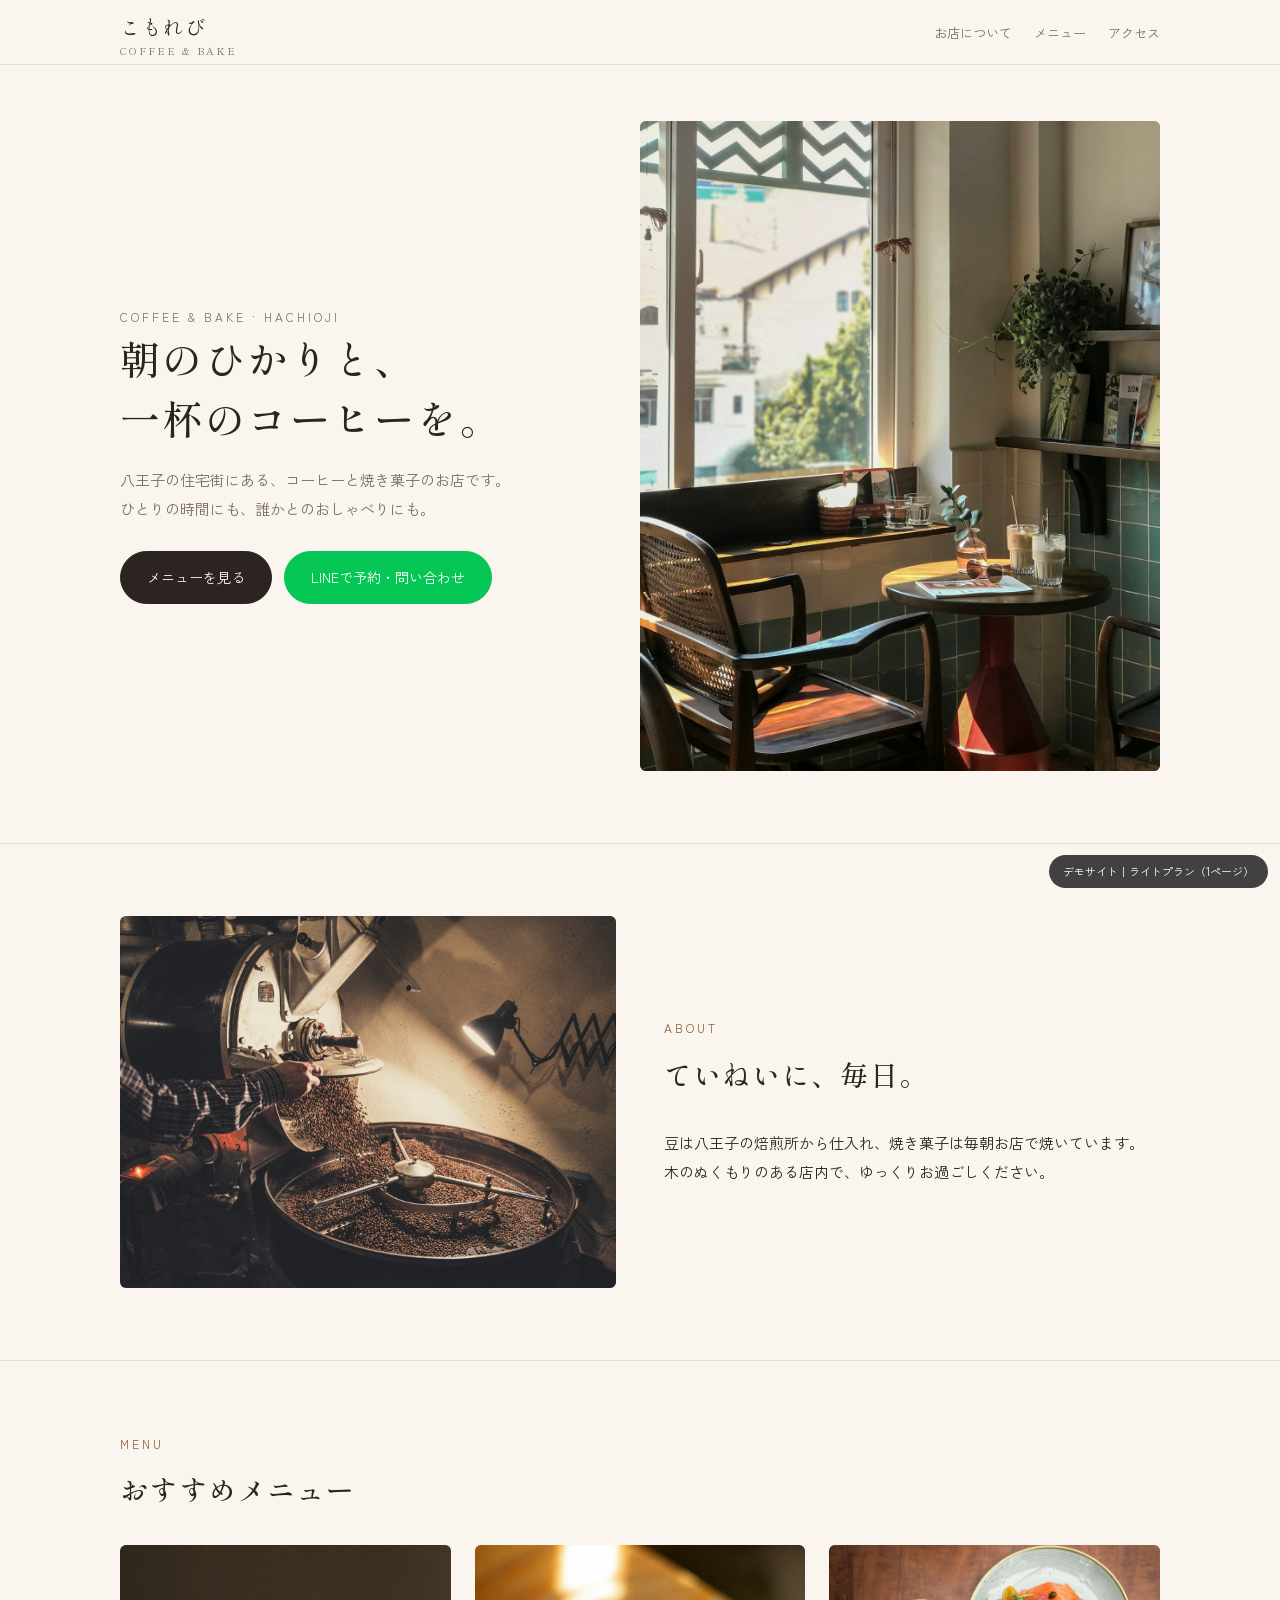
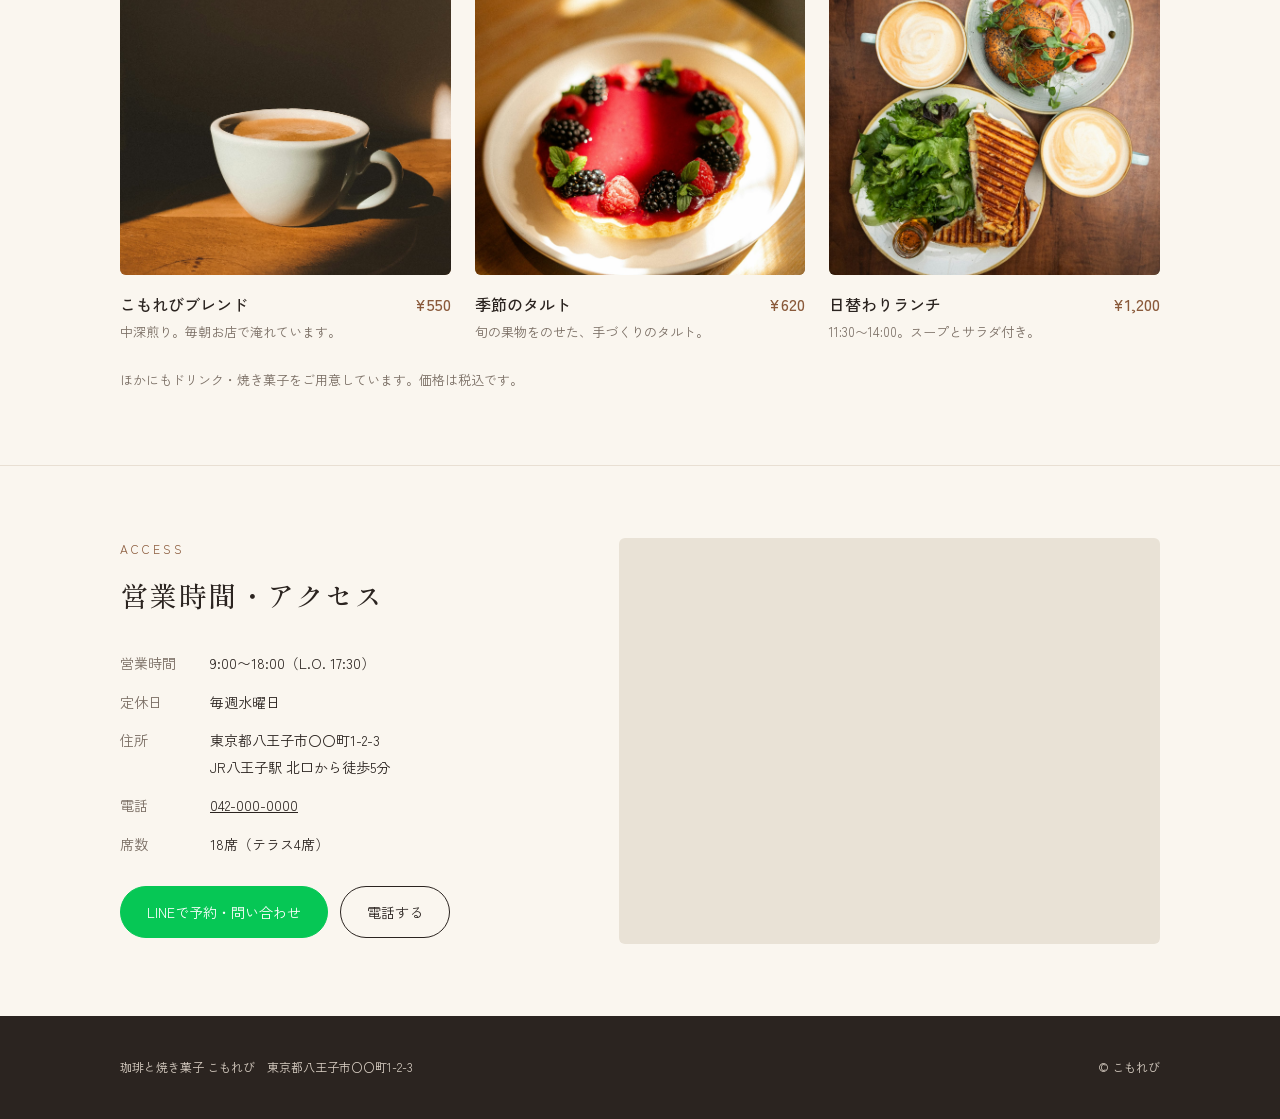
==== light/index.html @ 90f6d1a8 "Komorebi demo café site Co-Authored-By: Claude Opus 5.5 (1M context) <noreply@anthropic.com>" ====
<!doctype html>
<html lang="ja"><head><meta charset="utf-8"><meta name="viewport" content="width=device-width,initial-scale=1"><meta name="robots" content="noindex">
<title>珈琲と焼き菓子 こもれび｜八王子のカフェ</title>
<link rel="preconnect" href="https://fonts.googleapis.com"><link href="https://fonts.googleapis.com/css2?family=Shippori+Mincho:wght@500&family=Zen+Kaku+Gothic+New:wght@400;500&display=swap" rel="stylesheet">
<link rel="stylesheet" href="../style.css?v=2"></head><body>
<header><div class="wrap"><a class="logo" href="#">こもれび<small>COFFEE &amp; BAKE</small></a>
<nav><a href="#about">お店について</a><a href="#menu">メニュー</a><a href="#access">アクセス</a></nav></div></header>
<div class="hero"><div class="wrap"><div>
<p class="eyebrow">COFFEE &amp; BAKE · HACHIOJI</p>
<h1>朝のひかりと、<br>一杯のコーヒーを。</h1>
<p>八王子の住宅街にある、コーヒーと焼き菓子のお店です。<br>ひとりの時間にも、誰かとのおしゃべりにも。</p>
<div class="btns"><a class="btn fill" href="#menu">メニューを見る</a><a class="btn line" href="#" onclick="alert('デモサイトのため、LINEにはつながりません');return false;">LINEで予約・問い合わせ</a></div></div>
<div class="photo p2" data-label="写真：店内のようす"><img src="../assets/img/interior.jpg" alt="店内のようす" loading="lazy"></div></div></div>
<section id="about"><div class="wrap two"><div class="photo p3" data-label="写真：焙煎のようす"><img src="../assets/img/roasting.jpg" alt="コーヒー豆の焙煎" loading="lazy"></div><div>
<p class="eyebrow">ABOUT</p><h2>ていねいに、毎日。</h2>
<p>豆は八王子の焙煎所から仕入れ、焼き菓子は毎朝お店で焼いています。<br>木のぬくもりのある店内で、ゆっくりお過ごしください。</p></div></div></section>
<section id="menu"><div class="wrap"><p class="eyebrow">MENU</p><h2>おすすめメニュー</h2><div class="cards">
<div class="card"><div class="photo p3" data-label="写真：ブレンド"><img src="../assets/img/blend.jpg" alt="こもれびブレンド" loading="lazy"></div><h3>こもれびブレンド<span>¥550</span></h3><p>中深煎り。毎朝お店で淹れています。</p></div>
<div class="card"><div class="photo" data-label="写真：焼き菓子"><img src="../assets/img/tart.jpg" alt="季節のタルト" loading="lazy"></div><h3>季節のタルト<span>¥620</span></h3><p>旬の果物をのせた、手づくりのタルト。</p></div>
<div class="card"><div class="photo p4" data-label="写真：ランチ"><img src="../assets/img/lunch.jpg" alt="日替わりランチ" loading="lazy"></div><h3>日替わりランチ<span>¥1,200</span></h3><p>11:30〜14:00。スープとサラダ付き。</p></div>
</div>
<p style="margin-top:24px;font-size:13px;color:var(--muted)">ほかにもドリンク・焼き菓子をご用意しています。価格は税込です。</p></div></section>
<section id="access"><div class="wrap info"><div><p class="eyebrow">ACCESS</p><h2>営業時間・アクセス</h2><dl><dt>営業時間</dt><dd>9:00〜18:00（L.O. 17:30）</dd><dt>定休日</dt><dd>毎週水曜日</dd><dt>住所</dt><dd>東京都八王子市〇〇町1-2-3<br>JR八王子駅 北口から徒歩5分</dd><dt>電話</dt><dd><a href="tel:0420000000">042-000-0000</a></dd><dt>席数</dt><dd>18席（テラス4席）</dd></dl>
<div class="btns"><a class="btn line" href="#" onclick="alert('デモサイトのため、LINEにはつながりません');return false;">LINEで予約・問い合わせ</a><a class="btn" href="tel:0420000000">電話する</a></div></div>
<iframe class="map" src="https://www.google.com/maps?q=%E5%85%AB%E7%8E%8B%E5%AD%90%E9%A7%85&output=embed" loading="lazy" title="地図" referrerpolicy="no-referrer-when-downgrade"></iframe></div></section>
<footer><div class="wrap"><span>珈琲と焼き菓子 こもれび　東京都八王子市〇〇町1-2-3</span><span>© こもれび</span></div></footer>
<div class="demo-badge">デモサイト｜ライトプラン（1ページ）</div>
</body></html>
---- style.css ----
:root{--bg:#faf6ef;--paper:#fffdf8;--ink:#2b2420;--muted:#7a6e64;--accent:#8a5a3b;--line:#e8dfd3;--green:#5f7a55}
*{box-sizing:border-box;margin:0;padding:0}
html{scroll-behavior:smooth}
body{font-family:"Zen Kaku Gothic New","Hiragino Sans",sans-serif;background:var(--bg);color:var(--ink);line-height:1.9;font-size:15px}
a{color:inherit}
img{display:block;width:100%;height:100%;object-fit:cover}
.wrap{max-width:1080px;margin:0 auto;padding:0 20px}
.serif{font-family:"Shippori Mincho",serif}
header{position:sticky;top:0;z-index:10;background:rgba(250,246,239,.92);backdrop-filter:blur(8px);border-bottom:1px solid var(--line)}
header .wrap{display:flex;align-items:center;justify-content:space-between;height:64px}
.logo{font-family:"Shippori Mincho",serif;font-size:20px;text-decoration:none;letter-spacing:.08em}
.logo small{display:block;font-size:10px;letter-spacing:.2em;color:var(--muted);line-height:1}
nav a{text-decoration:none;font-size:13px;margin-left:22px;color:var(--muted)}
nav a.on,nav a:hover{color:var(--ink)}
.photo{background:linear-gradient(135deg,#d9c3a5,#a7825f);position:relative;overflow:hidden;border-radius:6px}
.photo::after{content:attr(data-label);position:absolute;left:12px;bottom:10px;font-size:11px;color:#fff;opacity:.85;letter-spacing:.1em}
.photo.p2{background:linear-gradient(135deg,#c9b79c,#6f5a46)}
.photo.p3{background:linear-gradient(135deg,#e6d5bb,#b48c66)}
.photo.p4{background:linear-gradient(135deg,#b9c4a8,#6f7f5e)}
.hero{padding:56px 0 72px}
.hero .wrap{display:grid;grid-template-columns:1fr 1.1fr;gap:48px;align-items:center}
.hero h1{font-family:"Shippori Mincho",serif;font-weight:500;font-size:40px;line-height:1.5;letter-spacing:.06em}
.hero p{color:var(--muted);margin-top:18px}
.hero .photo{aspect-ratio:4/5}
.btns{display:flex;flex-wrap:wrap;gap:12px;margin-top:28px}
.btn{display:inline-block;padding:12px 26px;border-radius:999px;text-decoration:none;font-size:14px;border:1px solid var(--ink)}
.btn.fill{background:var(--ink);color:var(--paper)}
.btn.line{background:#06c755;border-color:#06c755;color:#fff}
section{padding:72px 0;border-top:1px solid var(--line)}
.eyebrow{font-size:12px;letter-spacing:.25em;color:var(--accent)}
h2{font-family:"Shippori Mincho",serif;font-weight:500;font-size:28px;margin:8px 0 28px;letter-spacing:.05em}
.two{display:grid;grid-template-columns:1fr 1fr;gap:48px;align-items:center}
.two .photo{aspect-ratio:4/3}
.cards{display:grid;grid-template-columns:repeat(3,1fr);gap:24px}
.card .photo{aspect-ratio:1/1}
.card h3{font-size:16px;font-weight:500;margin-top:14px;display:flex;justify-content:space-between}
.card h3 span{color:var(--accent)}
.card p{font-size:13px;color:var(--muted)}
.menu-list{list-style:none;border-top:1px solid var(--line)}
.menu-list li{display:flex;justify-content:space-between;padding:14px 0;border-bottom:1px dashed var(--line)}
.menu-list li small{display:block;color:var(--muted);font-size:12px}
.menu-cols{display:grid;grid-template-columns:1fr 1fr;gap:48px}
.menu-cols h3{font-family:"Shippori Mincho",serif;font-weight:500;font-size:20px;margin:0 0 10px}
.info{display:grid;grid-template-columns:1fr 1.2fr;gap:48px}
.info dl{display:grid;grid-template-columns:90px 1fr;row-gap:12px;font-size:14px}
.info dt{color:var(--muted)}
.map{aspect-ratio:4/3;border:0;width:100%;border-radius:6px;background:#e9e2d6}
.pagehead{padding:64px 0 40px}
.pagehead h1{font-family:"Shippori Mincho",serif;font-weight:500;font-size:34px;letter-spacing:.08em}
.pagehead p{color:var(--muted);margin-top:8px}
form{display:grid;gap:16px}
label{font-size:13px;color:var(--muted)}
input,textarea,select{width:100%;margin-top:6px;padding:12px 14px;border:1px solid var(--line);border-radius:6px;background:var(--paper);font:inherit}
.next{display:grid;grid-template-columns:1fr 1fr;gap:24px}
.next a{display:block;padding:28px;border:1px solid var(--line);border-radius:6px;text-decoration:none;background:var(--paper)}
.next a b{font-family:"Shippori Mincho",serif;font-weight:500;font-size:20px;display:block}
.next a span{font-size:13px;color:var(--muted)}
footer{background:var(--ink);color:#d9cfc4;padding:40px 0;font-size:12px}
footer .wrap{display:flex;justify-content:space-between;flex-wrap:wrap;gap:12px}
.demo-badge{position:fixed;right:12px;bottom:12px;background:var(--paper);border:1px solid var(--line);border-radius:999px;padding:6px 14px;font-size:11px;color:var(--muted);z-index:20}
@media(max-width:760px){
 .hero .wrap,.two,.info,.menu-cols,.next{grid-template-columns:1fr;gap:28px}
 .hero{padding:32px 0 48px}.hero h1{font-size:28px}
 .cards{grid-template-columns:1fr}
 nav a{margin-left:14px;font-size:12px}
 section{padding:52px 0}
 .logo{font-size:17px}.logo small{white-space:nowrap;font-size:9px}.pagehead h1{font-size:26px}
}
.photo:has(img)::after{display:none}
.photo img{position:absolute;inset:0}
.demo-badge{background:rgba(20,20,20,.8);color:#fff;border:0}
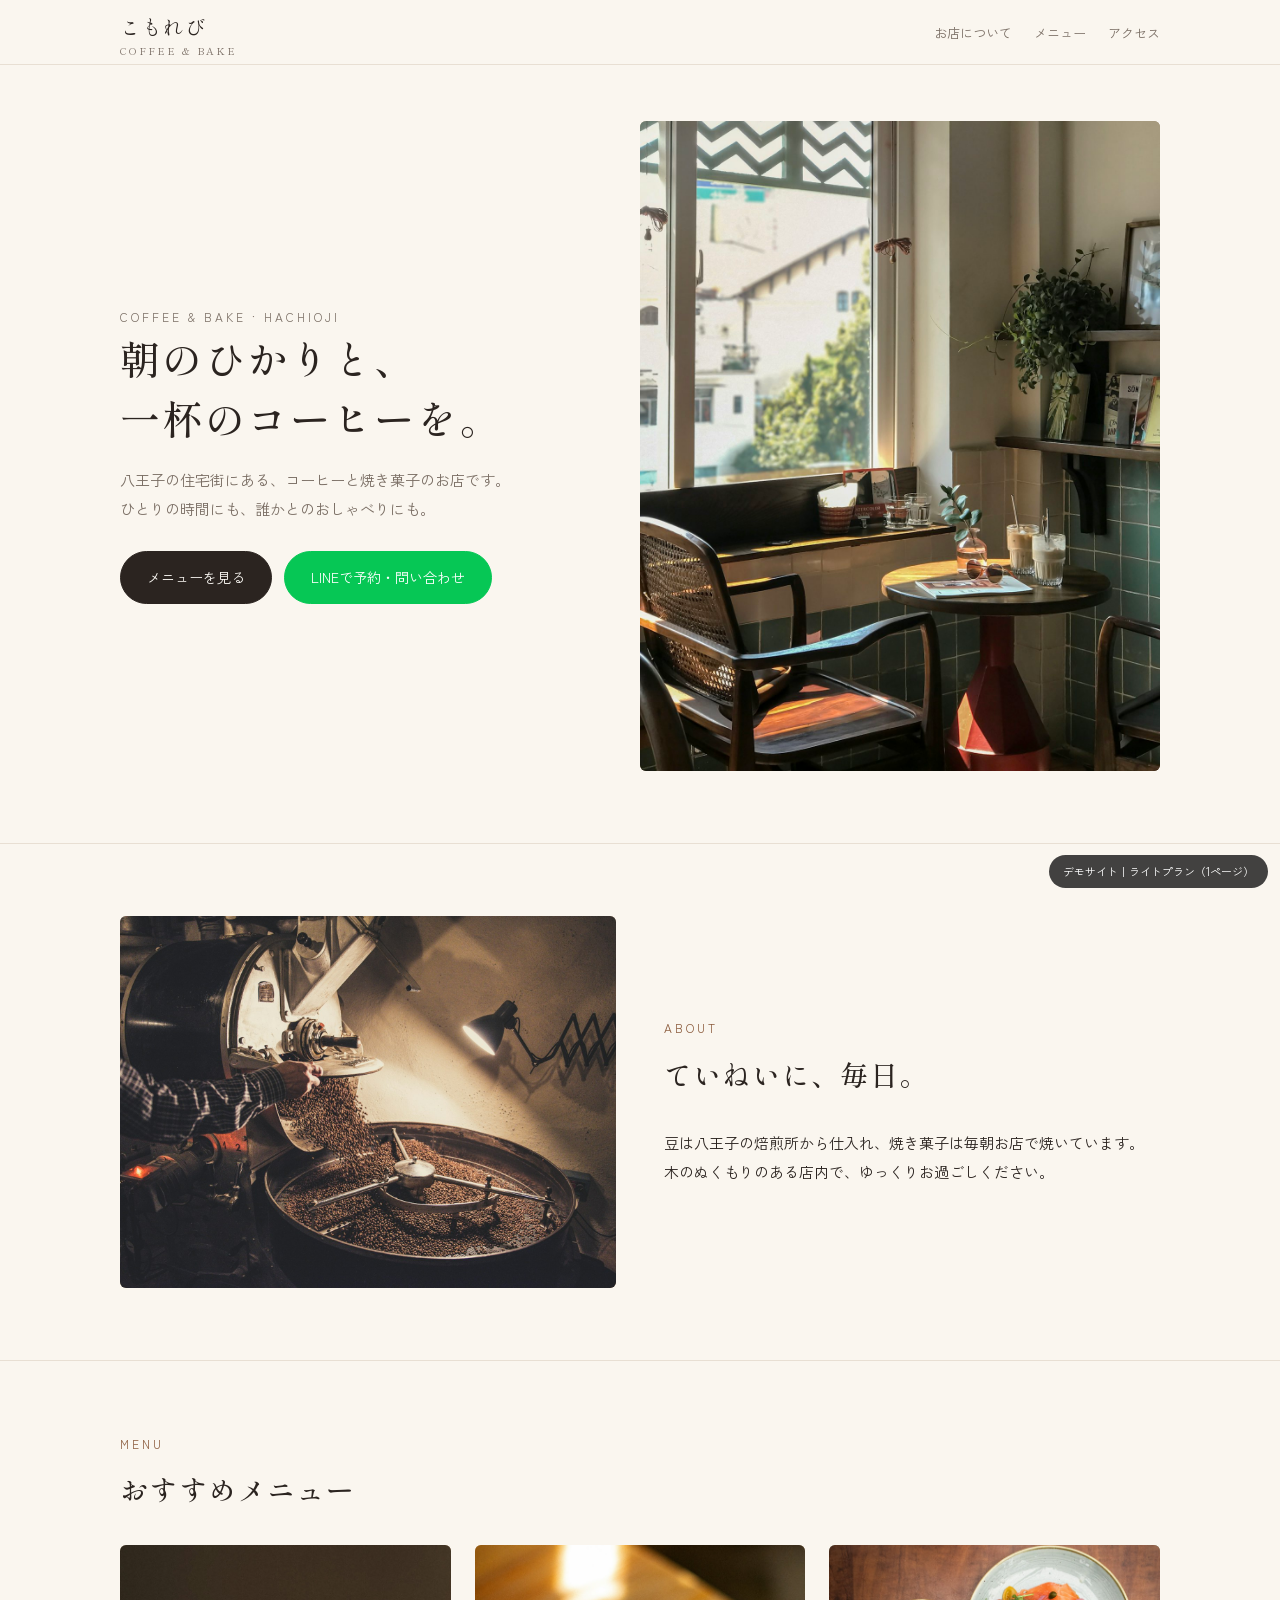
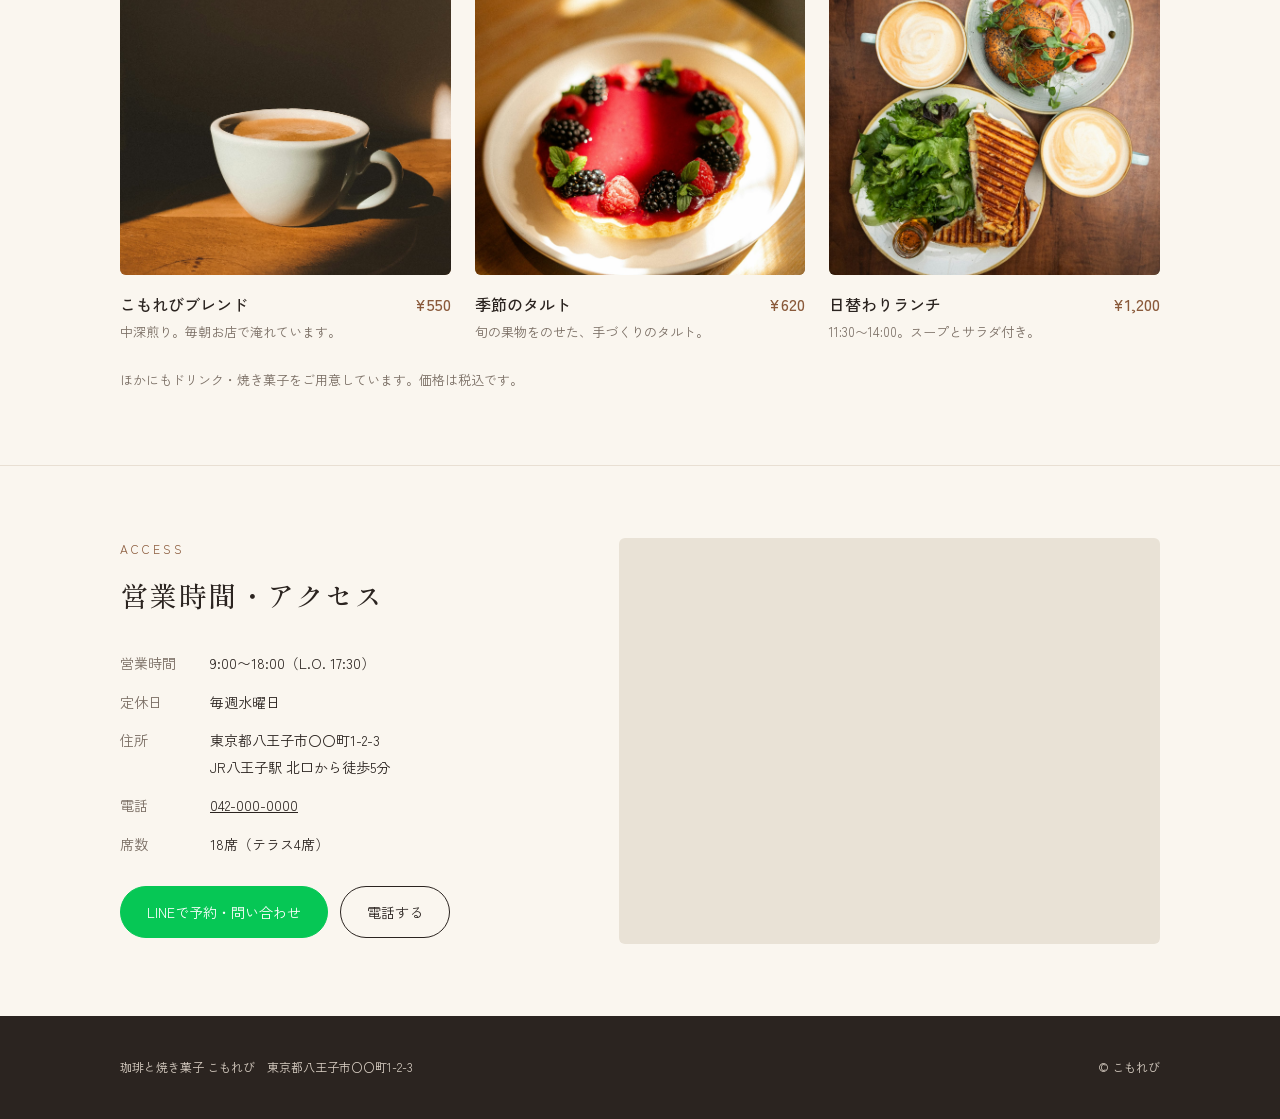
==== commit c0944375: "Add note blog section to café demo Shows the newest 3 posts from the shop's note account (via /api/b" ====
--- a/light/index.html
+++ b/light/index.html
@@ -23,6 +23,9 @@
 <section id="access"><div class="wrap info"><div><p class="eyebrow">ACCESS</p><h2>営業時間・アクセス</h2><dl><dt>営業時間</dt><dd>9:00〜18:00（L.O. 17:30）</dd><dt>定休日</dt><dd>毎週水曜日</dd><dt>住所</dt><dd>東京都八王子市〇〇町1-2-3<br>JR八王子駅 北口から徒歩5分</dd><dt>電話</dt><dd><a href="tel:0420000000">042-000-0000</a></dd><dt>席数</dt><dd>18席（テラス4席）</dd></dl>
 <div class="btns"><a class="btn line" href="#" onclick="alert('デモサイトのため、LINEにはつながりません');return false;">LINEで予約・問い合わせ</a><a class="btn" href="tel:0420000000">電話する</a></div></div>
 <iframe class="map" src="https://www.google.com/maps?q=%E5%85%AB%E7%8E%8B%E5%AD%90%E9%A7%85&output=embed" loading="lazy" title="地図" referrerpolicy="no-referrer-when-downgrade"></iframe></div></section>
+<section id="blog"><div class="wrap"><p class="eyebrow">BLOG</p><h2>こもれび日記</h2><div class="cards blog-list"></div>
+<div class="blog-foot"><a class="btn blog-more" href="https://note.com/" target="_blank" rel="noopener">noteで記事をもっと見る</a><span class="blog-sample" hidden>※デモ用の見本記事です。実際のサイトでは、お店のnoteの新しい記事が自動で表示されます。</span></div></div></section>
 <footer><div class="wrap"><span>珈琲と焼き菓子 こもれび　東京都八王子市〇〇町1-2-3</span><span>© こもれび</span></div></footer>
 <div class="demo-badge">デモサイト｜ライトプラン（1ページ）</div>
+<script src="/blog.js" defer></script>
 </body></html>
--- a/style.css
+++ b/style.css
@@ -69,3 +69,11 @@
 .photo:has(img)::after{display:none}
 .photo img{position:absolute;inset:0}
 .demo-badge{background:rgba(20,20,20,.8);color:#fff;border:0}
+/* Blog (newest note posts) */
+.blog-card{display:block;color:inherit;text-decoration:none}
+.blog-card .photo{aspect-ratio:16/10}
+.blog-card small{display:block;margin-top:12px;color:var(--muted);font-size:12px}
+.blog-card h3{margin-top:4px;line-height:1.6}
+.blog-card:hover h3{color:var(--accent)}
+.blog-foot{margin-top:24px;display:flex;flex-wrap:wrap;gap:12px 24px;align-items:center}
+.blog-sample{font-size:12px;color:var(--muted)}
